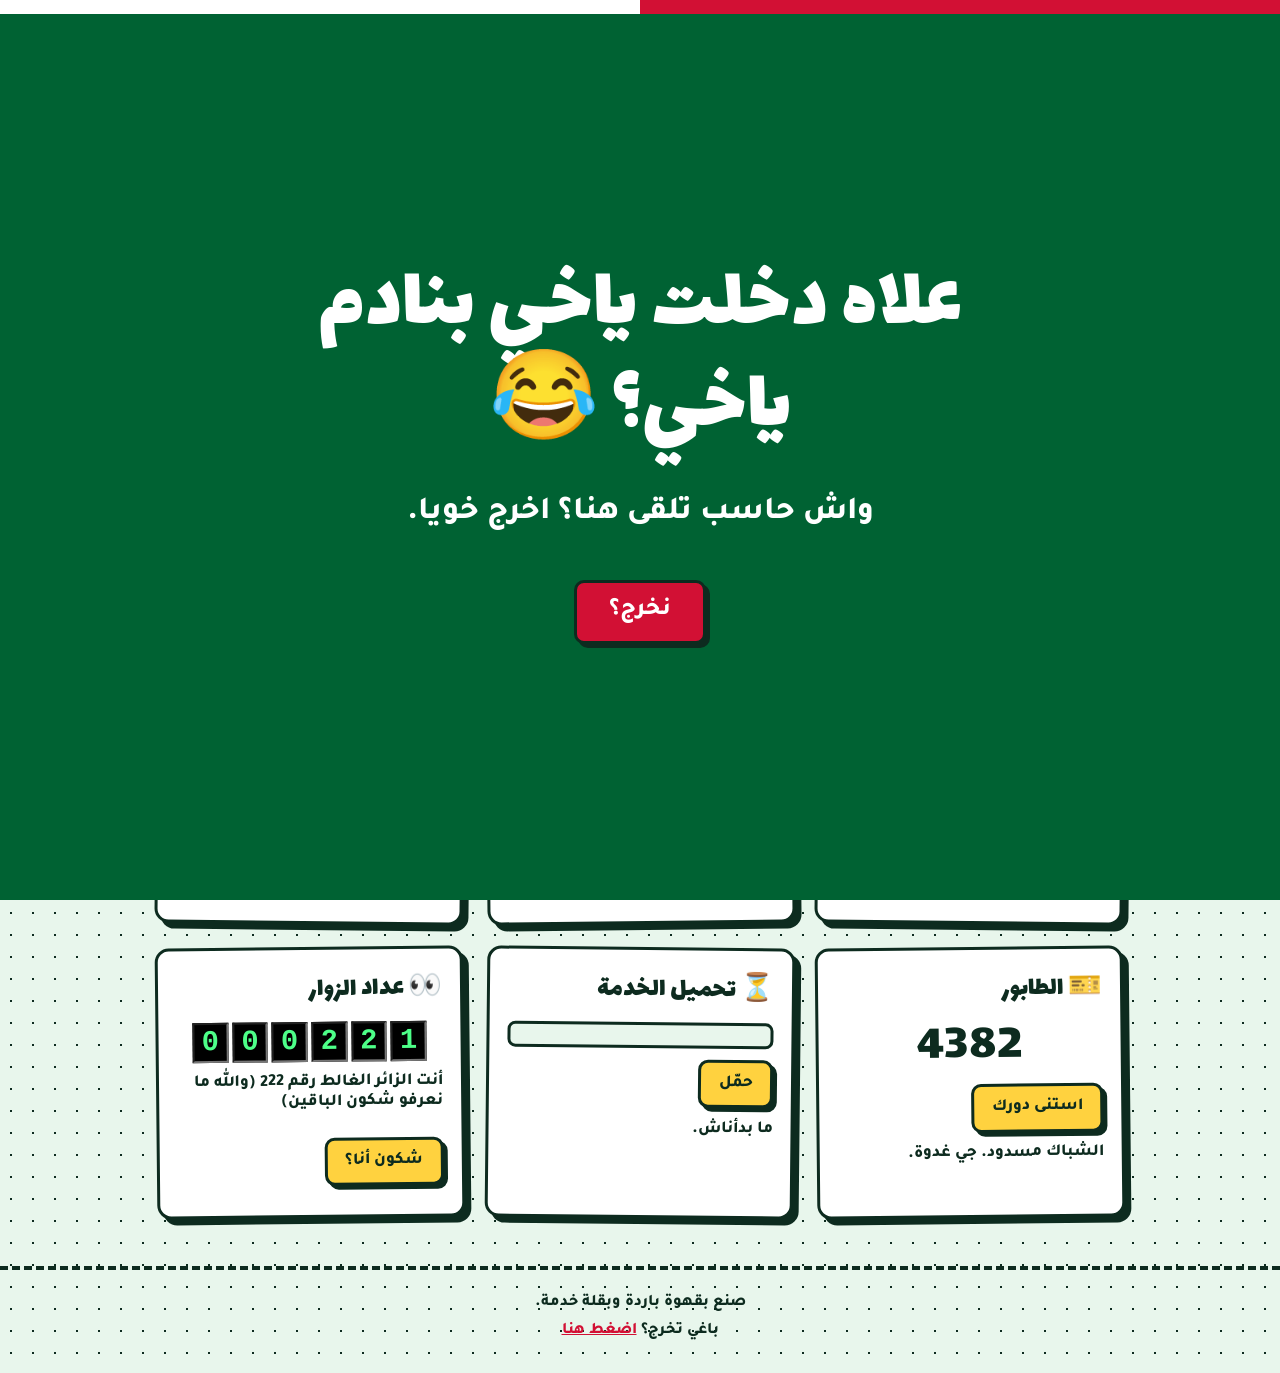
==== HICHAM.html @ d9526260 "Add files via upload" ====
<!DOCTYPE html>
<html lang="ar" dir="rtl">
<head>
<meta charset="utf-8">
<meta name="viewport" content="width=device-width, initial-scale=1, viewport-fit=cover">
<title>HICHAM</title>
<link rel="preconnect" href="https://fonts.googleapis.com">
<link href="https://fonts.googleapis.com/css2?family=Lalezar&family=Tajawal:wght@500;800&display=swap" rel="stylesheet">
<style>
:root{--paper:#e8f6ec;--ink:#0d2b1f;--red:#d21034;--green:#006233;--sun:#ffd23f;--card:#ffffff;--shadow:#0d2b1f;
box-sizing:border-box;padding-top:env(safe-area-inset-top,0px);padding-bottom:env(safe-area-inset-bottom,0px)}
@media (prefers-color-scheme:dark){:root:not([data-theme="light"]){--paper:#0b1a13;--ink:#eafaf0;--card:#13291d;--shadow:#000;--sun:#ffd23f}}
:root[data-theme="dark"]{--paper:#0b1a13;--ink:#eafaf0;--card:#13291d;--shadow:#000}
html{scroll-padding-top:env(safe-area-inset-top,0px)}
*{box-sizing:border-box}
body{margin:0;background:var(--paper);color:var(--ink);font-family:'Tajawal',Tahoma,Arial,sans-serif;font-weight:500;overflow-x:hidden;
background-image:radial-gradient(var(--ink) 1px,transparent 1px);background-size:22px 22px;background-position:0 0}
body::before{content:"";position:fixed;inset:0;background:var(--paper);opacity:.93;z-index:-1}
button{font-family:inherit;cursor:pointer;color:var(--ink)}
.btn{font-weight:800;font-size:1.05rem;padding:.7rem 1.1rem;background:var(--sun);border:3px solid var(--ink);border-radius:10px;box-shadow:4px 4px 0 var(--shadow);transition:transform .08s,box-shadow .08s}
.btn:active{transform:translate(4px,4px);box-shadow:0 0 0 var(--shadow)}
.btn.red{background:var(--red);color:#fff}
.btn:focus-visible{outline:3px dashed var(--red);outline-offset:3px}

/* intro */
#intro{position:fixed;inset:0;z-index:50;background:var(--green);color:#fff;display:flex;flex-direction:column;align-items:center;justify-content:center;text-align:center;padding:24px;overflow:hidden}
#intro h1{font-family:'Lalezar',Tahoma,sans-serif;font-weight:400;font-size:clamp(2.4rem,9vw,5.5rem);line-height:1.15;margin:0 0 .4em;max-width:16ch;animation:pop .5s cubic-bezier(.2,1.6,.4,1)}
#intro p{font-size:clamp(1.2rem,4vw,2rem);font-weight:800;margin:0 0 1.5em;animation:pop .5s .5s both cubic-bezier(.2,1.6,.4,1)}
#intro .btn{font-size:1.5rem;padding:.9rem 2rem;animation:pop .5s 1s both cubic-bezier(.2,1.6,.4,1)}
#intro .flag{position:absolute;top:0;inset-inline:0;height:14px;background:linear-gradient(90deg,#fff 50%,var(--red) 50%)}
#exitbtn.fly{position:fixed;z-index:60;transition:left .18s,top .18s}
#taunt{position:fixed;z-index:61;pointer-events:none;background:#fff;color:#0d2b1f;border:3px solid #0d2b1f;border-radius:12px;padding:.4rem .8rem;font-weight:800;opacity:0;transition:opacity .15s}
@keyframes pop{from{transform:scale(.3) rotate(-6deg);opacity:0}to{transform:none;opacity:1}}

/* ticker */
.ticker{background:var(--ink);color:var(--paper);overflow:hidden;white-space:nowrap;font-weight:800;padding:.45rem 0;border-bottom:4px solid var(--red)}
.ticker span{display:inline-block;padding-inline-start:100%;animation:tick 28s linear infinite}
@keyframes tick{to{transform:translateX(100%)}}

/* hero */
.hero{min-height:62vh;display:flex;flex-direction:column;align-items:center;justify-content:center;text-align:center;padding:2.5rem 1rem 1.5rem}
#name{font-family:'Lalezar',Impact,sans-serif;font-weight:400;font-size:clamp(4rem,23vw,13rem);letter-spacing:.02em;line-height:1;margin:0;cursor:pointer;user-select:none;direction:ltr;display:flex;gap:.02em;-webkit-tap-highlight-color:transparent}
#name span{display:inline-block;transition:transform .25s cubic-bezier(.2,1.8,.4,1),color .2s;text-shadow:5px 5px 0 var(--shadow)}
.sub{font-size:clamp(1.1rem,3.6vw,1.6rem);font-weight:800;max-width:24em;margin:.8rem auto 0;background:var(--sun);color:#0d2b1f;border:3px solid var(--ink);padding:.4rem 1rem;border-radius:10px;transform:rotate(-1.5deg);box-shadow:4px 4px 0 var(--shadow)}
.hint{margin-top:1.2rem;font-size:.95rem;opacity:.75}

/* grid */
main{max-width:1000px;margin:0 auto;padding:1rem 1rem 3rem;display:grid;grid-template-columns:repeat(auto-fit,minmax(260px,1fr));gap:1.4rem}
.card{background:var(--card);border:3px solid var(--ink);border-radius:14px;box-shadow:6px 6px 0 var(--shadow);padding:1.1rem;display:flex;flex-direction:column;gap:.7rem;align-items:flex-start;min-width:0}
.card:nth-child(odd){transform:rotate(.6deg)}.card:nth-child(even){transform:rotate(-.6deg)}
.card h2{font-family:'Lalezar',Tahoma,sans-serif;font-weight:400;font-size:1.7rem;margin:0}
.out{min-height:3.2em;font-weight:800;font-size:1.05rem;width:100%}
.bar{width:100%;height:26px;border:3px solid var(--ink);border-radius:8px;overflow:hidden;background:var(--paper)}
.bar i{display:block;height:100%;width:0;background:repeating-linear-gradient(45deg,var(--green) 0 10px,#1c8a54 10px 20px)}
.big{font-family:'Lalezar',Tahoma,sans-serif;font-size:3.2rem;line-height:1;direction:ltr;align-self:center}
.counter{display:flex;gap:4px;direction:ltr;align-self:center}
.counter b{background:#000;color:#4dff88;font-family:'Courier New',monospace;font-size:1.8rem;padding:.1rem .45rem;border:2px inset #777}
.blink{animation:bl 1s steps(2) infinite}@keyframes bl{50%{opacity:0}}
.cup{font-size:4rem;align-self:center;transition:transform .2s}

/* cookies, toast */
#cookie{position:fixed;inset-inline:12px;bottom:calc(12px + env(safe-area-inset-bottom,0px));z-index:40;background:var(--card);border:3px solid var(--ink);box-shadow:6px 6px 0 var(--shadow);border-radius:14px;padding:1rem;display:none;gap:.6rem;flex-direction:column;max-width:460px;margin-inline:auto}
#cookie p{margin:0;font-weight:800}#cookie div{display:flex;gap:.6rem;flex-wrap:wrap}
#toast{position:fixed;top:calc(14px + env(safe-area-inset-top,0px));left:50%;translate:-50% -200%;z-index:70;background:var(--red);color:#fff;font-weight:800;padding:.7rem 1.2rem;border:3px solid #0d2b1f;border-radius:12px;box-shadow:4px 4px 0 #0d2b1f;transition:translate .35s cubic-bezier(.2,1.6,.4,1);max-width:90vw;text-align:center}
#toast.on{translate:-50% 0}
.trail{position:fixed;pointer-events:none;z-index:30;font-size:1.6rem;animation:fall 1s forwards}
@keyframes fall{to{transform:translateY(60px) rotate(40deg);opacity:0}}
footer{text-align:center;padding:1.5rem 1rem 2rem;border-top:4px dashed var(--ink);font-weight:800}
footer a{color:var(--red);cursor:pointer;text-decoration:underline}
.shake{animation:sh .4s}@keyframes sh{20%{transform:translateX(-12px) rotate(-1deg)}40%{transform:translateX(12px) rotate(1deg)}60%{transform:translateX(-8px)}80%{transform:translateX(8px)}}
.spin{animation:sp 1s}@keyframes sp{to{transform:rotate(360deg)}}
@media (prefers-reduced-motion:reduce){*{animation-duration:.01s!important;transition-duration:.01s!important}.ticker span{animation:none;padding:0}}
</style>
</head>
<body>

<section id="intro" aria-live="polite">
  <div class="flag"></div>
  <h1>علاه دخلت ياخي بنادم ياخي؟ 😂</h1>
  <p>واش حاسب تلقى هنا؟ اخرج خويا.</p>
  <button class="btn red" id="exitbtn">نخرج؟</button>
</section>
<div id="taunt"></div>

<div class="ticker"><span>📢 تنبيه: هذا الموقع ما يفيد في والو ★ ما كاينش CV ولا Portfolio ★ الشباك مسدود ★ ربي يسهل ★ HICHAM يرحب بيك (بالغصب) ★ ما تقراش هذا الشريط ★ هذا الشريط راه يتحرك وحدو ★</span></div>

<header class="hero">
  <h1 id="name" aria-label="HICHAM" title="اضغط عليّ"></h1>
  <div class="sub">الموقع لي ما طلبتوهش، بصح دخلتلو 😂</div>
  <div class="hint" id="hint">اضغط على الاسم. جرب، ما تخافش.</div>
</header>

<main>
  <section class="card">
    <h2>🔴 ما تضغطش</h2>
    <button class="btn red" id="dont">ما تضغطش</button>
    <div class="out" id="dontOut">قلتلك ما تضغطش.</div>
  </section>

  <section class="card">
    <h2>🎱 عراف HICHAM</h2>
    <button class="btn" id="oracleBtn">اسأل (في بالك)</button>
    <div class="out" id="oracleOut">فكر في سؤال، وضغط.</div>
  </section>

  <section class="card">
    <h2>☕ ماكينة القهوة</h2>
    <div class="cup" id="cup">🫗</div>
    <button class="btn" id="coffee">حضر قهوة</button>
    <div class="out" id="coffeeOut">الكاس فارغ.</div>
  </section>

  <section class="card">
    <h2>🎫 الطابور</h2>
    <div class="big" id="queue">4382</div>
    <button class="btn" id="queueBtn">استنى دورك</button>
    <div class="out" id="queueOut">الشباك مسدود. جي غدوة.</div>
  </section>

  <section class="card">
    <h2>⏳ تحميل الخدمة</h2>
    <div class="bar"><i id="fill"></i></div>
    <button class="btn" id="load">حمّل</button>
    <div class="out" id="loadOut">ما بدأناش.</div>
  </section>

  <section class="card">
    <h2>👀 عداد الزوار</h2>
    <div class="counter" id="visitors"></div>
    <div class="out">أنت الزائر الغالط رقم <span id="vnum" class="blink">...</span> (والله ما نعرفو شكون الباقين)</div>
    <button class="btn" id="whoami">شكون أنا؟</button>
  </section>
</main>

<div id="cookie">
  <p>🍪 هذا الموقع يستعمل الكوكيز... وما نعرفش واش هي.</p>
  <div><button class="btn" data-ck>نقبل</button><button class="btn red" data-ck>نقبل (بالقوة)</button></div>
</div>
<div id="toast"></div>

<footer>
  <div>صنع بقهوة باردة وبقلة خدمة.</div>
  <div style="margin-top:.6rem">باغي تخرج؟ <a id="byeLink" tabindex="0">اضغط هنا</a></div>
</footer>

<script>
const $=s=>document.querySelector(s), pick=a=>a[Math.floor(Math.random()*a.length)];
const toast=(t)=>{const e=$('#toast');e.textContent=t;e.classList.add('on');clearTimeout(toast.t);toast.t=setTimeout(()=>e.classList.remove('on'),2600)};

/* ---------- intro: the exit button that never exits ---------- */
const taunts=["واه، روح حاول 😂","راك مصمم؟","ما عندكش خدمة؟","ياخي تحسبها بالساهل؟","ما كاينش خروج خويا","قريب... لا، غلطت","عييت عليك والله","ما تخافش، حتى أنا ما نعرفش وين الباب","ضرك نعيط عليك لماما","هذا الزر راه يخدعك"];
const labels=["نخرج؟","واه روح حاول","نجرب مرة أخرى؟","نخرج بالقوة؟","خلاص خرجني!","خروج...؟"];
const btn=$('#exitbtn'), taunt=$('#taunt'); let escapes=0, given=false;
function flee(e){
  if(given) return;
  e&&e.preventDefault&&e.preventDefault();
  escapes++;
  if(escapes>=9){given=true;btn.textContent="خلاص عييت. دخل 😮‍💨";btn.style.background="var(--sun)";btn.style.color="#0d2b1f";say("ربحت. مبروك، ما ربحت والو.",btn);return}
  btn.classList.add('fly');
  const w=btn.offsetWidth,h=btn.offsetHeight,x=Math.random()*(innerWidth-w-20)+10,y=Math.random()*(innerHeight-h-80)+40;
  btn.style.left=x+'px';btn.style.top=y+'px';
  btn.textContent=pick(labels);
  say(pick(taunts),btn);
}
function say(t,el){const r=el.getBoundingClientRect();taunt.textContent=t;taunt.style.opacity=1;
  taunt.style.left=Math.max(8,Math.min(innerWidth-taunt.offsetWidth-8,r.left))+'px';
  taunt.style.top=Math.max(8,r.top-taunt.offsetHeight-10)+'px';clearTimeout(say.t);say.t=setTimeout(()=>taunt.style.opacity=0,1400)}
btn.addEventListener('pointerenter',e=>{if(e.pointerType==='mouse')flee(e)});
btn.addEventListener('pointerdown',e=>{if(!given)flee(e)});
btn.addEventListener('click',e=>{if(!given){flee(e);return}
  $('#intro').style.display='none';taunt.style.opacity=0;btn.style.display='none';toast("مرحبا بيك... بالغصب 🙃")});
btn.addEventListener('keydown',e=>{if(e.key==='Enter'&&!given){e.preventDefault();flee()}});

/* ---------- name ---------- */
const nm=$('#name'),cols=['var(--red)','var(--green)','var(--sun)','var(--ink)'];
"HICHAM".split('').forEach(c=>{const s=document.createElement('span');s.textContent=c;nm.appendChild(s)});
let nameClicks=0;
const nameMsgs=["شكون قالك تضغط؟","الحروف تعبو","HICHAM ما يحبش هكا","أنا ماشي زر ياخي!","زيد، ما كاينش مشكل","الموقع غضبان درك","الحروف راهي تشطح 💃","واش راك تحوس تخرج HICHAM؟"];
nm.addEventListener('click',()=>{
  nameClicks++;
  nm.querySelectorAll('span').forEach((s,i)=>{s.style.transform=`translateY(${(Math.random()*-60)}px) rotate(${(Math.random()*50-25)}deg) scale(${1+Math.random()*.3})`;s.style.color=pick(cols);setTimeout(()=>s.style.transform='',500+i*60)});
  $('#hint').textContent=pick(nameMsgs)+` (${nameClicks})`;
  if(nameClicks===10){toast("🏆 إنجاز: ضغطت 10 مرات. ما عندك خدمة؟");rain("🎉")}
  if(nameClicks===30){toast("🏆 إنجاز: 30! سير شوف طبيب 🚑");document.body.classList.add('spin');setTimeout(()=>document.body.classList.remove('spin'),1000)}
});

/* ---------- emoji rain ---------- */
function rain(e){for(let i=0;i<30;i++){const d=document.createElement('div');d.className='trail';d.textContent=e;d.style.left=Math.random()*100+'vw';d.style.top=Math.random()*60+'vh';document.body.appendChild(d);setTimeout(()=>d.remove(),1000)}}

/* ---------- don't press ---------- */
let dp=0;const dontMsgs=["قلتلك ما تضغطش خو.","آه نتا من هاذ النوع.","خلاص فهمنا شخصيتك.","ما تعييش؟","شفتك. وشفتني.","كل ضغطة تنقص من عمرك 3 ثواني. مزح.","مبروك: ما صرا والو.","آخر مرة والله... كذبت."];
$('#dont').addEventListener('click',()=>{dp++;$('#dontOut').textContent=dontMsgs[(dp-1)%dontMsgs.length]+` [${dp}]`;
  const fx=dp%4;if(fx===1)document.body.classList.add('shake');if(fx===2)rain("🌶️");if(fx===3)rain("🥖");if(fx===0)rain("🤡");
  setTimeout(()=>document.body.classList.remove('shake'),400)});

/* ---------- oracle ---------- */
const ans=["ربي يسهل.","قولها لخالتك.","عاود غدوة.","بالتأكيد... لا.","نص نص.","روح تنعس.","إن شاء الله، وإن شاء الله ما يكونش.","سقسي الجارة، هي تعرف كلش.","ضرك. ولا الصيف الجاي. ما نعرفش."];
$('#oracleBtn').addEventListener('click',()=>{$('#oracleOut').textContent="🔮 ...";setTimeout(()=>$('#oracleOut').textContent="🔮 "+pick(ans),500)});

/* ---------- coffee ---------- */
let cf=0;const cups=["🫗","☕","☕☕","🫖","💨"];const cfMsgs=["كاينة القهوة... ما كاينش السكر","زدنا الما. ما كاينش القهوة","واش، حليب؟ لا.","القهوة جاهزة، بصح باردة","الماكينة طفات... كيما كلش","تفضل: كاس فارغ"];
$('#coffee').addEventListener('click',()=>{cf++;$('#cup').textContent=cups[cf%cups.length];$('#coffeeOut').textContent=pick(cfMsgs)});

/* ---------- queue ---------- */
let q=4382;
$('#queueBtn').addEventListener('click',()=>{const d=Math.random()<.4?Math.floor(Math.random()*400)+50:-Math.floor(Math.random()*5);q=Math.max(1,q+d);$('#queue').textContent=q;
  $('#queueOut').textContent=d>0?"واحد دخل بالمعريفة، رجعت وراء 😡":pick(["الشباك مسدود. جي غدوة.","الموظف راح يشرب قهوة.","ناقصتك ورقة (ما نقولكش أي ورقة).","نص ساعة وراجعين (ما رجعوش)."])});

/* ---------- fake loading ---------- */
let busy=false;
$('#load').addEventListener('click',()=>{if(busy)return;busy=true;let p=0;const f=$('#fill'),o=$('#loadOut');
  const iv=setInterval(()=>{p+=Math.random()*7+2;if(p>=99){p=99;clearInterval(iv);o.textContent="99% ... الشبكة طاحت 📉";setTimeout(()=>{f.style.width='0';o.textContent="رجعنا لـ0%. هاذي هي الحياة.";busy=false},2200)}else o.textContent=Math.floor(p)+"% ... "+pick(["شوية صبر","راه يخدم (ولا يستهبل)","ربي يعاون","نشعلو الراوتر"]);f.style.width=p+'%'},180)});

/* ---------- visitors ---------- */
const vn=Math.floor(Math.random()*900)+42;$('#visitors').innerHTML=String(vn).padStart(6,'0').split('').map(d=>`<b>${d}</b>`).join('');
$('#vnum').textContent=vn+1;
const who=["واحد دخل بالغلط.","ضحية رابط الـBio.","واحد فضولي بزاف.","ما نعرفش، خير تسقسي ماما."];
$('#whoami').addEventListener('click',()=>toast(pick(who)));

/* ---------- misc ---------- */
setTimeout(()=>{$('#cookie').style.display='flex'},9000);
document.querySelectorAll('[data-ck]').forEach(b=>b.addEventListener('click',()=>{$('#cookie').style.display='none';toast("شكرا. ما فهمناش والو، بصح شكرا 🍪")}));
const bye=()=>toast(pick(["ما كاينش خروج 🚪❌","الباب مسدود من لداخل","روح، بصح راك تعاود تجي."]));
$('#byeLink').addEventListener('click',bye);$('#byeLink').addEventListener('keydown',e=>{if(e.key==='Enter')bye()});
const T=document.title;document.addEventListener('visibilitychange',()=>{document.title=document.hidden?pick(["وين راك رايح؟ 😢","رجع! HICHAM يبكي","خليتني وحدي 😭"]):T});
let last=0;addEventListener('pointermove',e=>{const n=Date.now();if(n-last<90||e.pointerType==='touch')return;last=n;const d=document.createElement('div');d.className='trail';d.textContent=pick(["🥖","🍋","✨","🫒","☕"]);d.style.left=e.clientX+'px';d.style.top=e.clientY+'px';document.body.appendChild(d);setTimeout(()=>d.remove(),1000)});
</script>
</body>
</html>
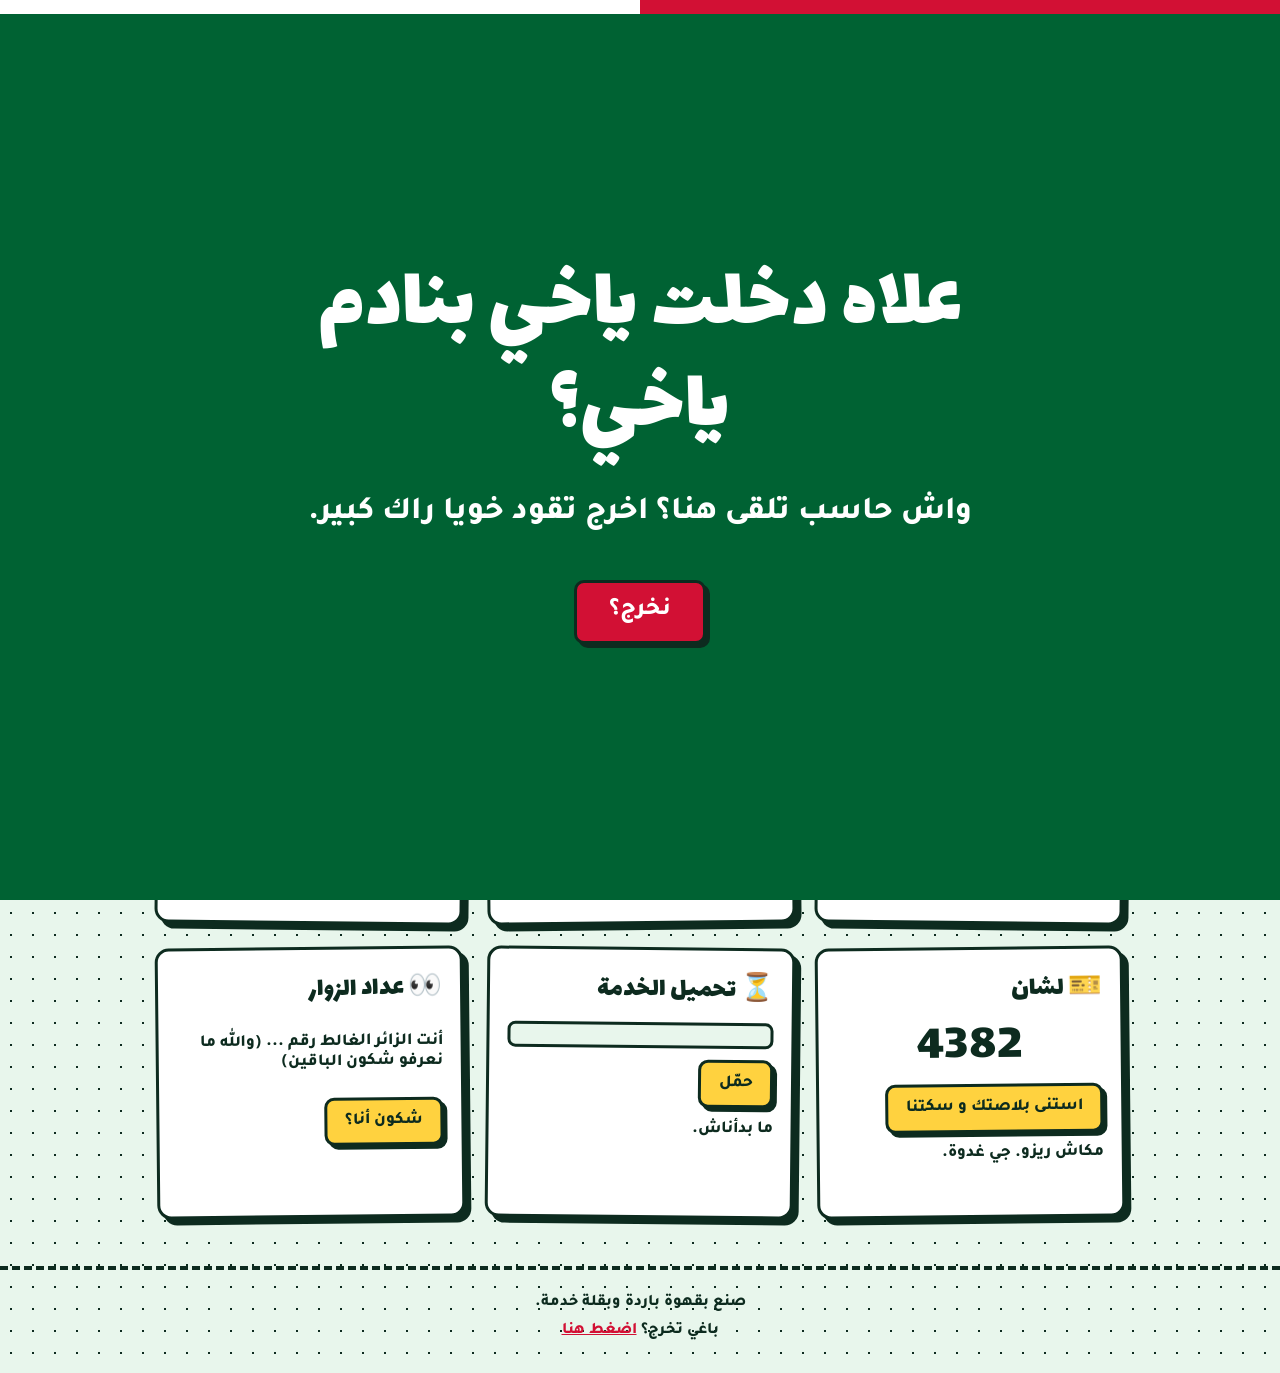
==== commit bc66c47b: "Add files via upload" ====
--- a/HICHAM.html
+++ b/HICHAM.html
@@ -76,8 +76,8 @@
 
 <section id="intro" aria-live="polite">
   <div class="flag"></div>
-  <h1>علاه دخلت ياخي بنادم ياخي؟ 😂</h1>
-  <p>واش حاسب تلقى هنا؟ اخرج خويا.</p>
+  <h1>علاه دخلت ياخي بنادم ياخي؟ </h1>
+  <p>واش حاسب تلقى هنا؟ اخرج تقود خويا راك كبير.</p>
   <button class="btn red" id="exitbtn">نخرج؟</button>
 </section>
 <div id="taunt"></div>
@@ -94,27 +94,27 @@
   <section class="card">
     <h2>🔴 ما تضغطش</h2>
     <button class="btn red" id="dont">ما تضغطش</button>
-    <div class="out" id="dontOut">قلتلك ما تضغطش.</div>
-  </section>
-
-  <section class="card">
-    <h2>🎱 عراف HICHAM</h2>
+    <div class="out" id="dontOut">قلتلك ما تضغطش. يانقش</div>
+  </section>
+
+  <section class="card">
+    <h2>🎱 سقسي  HICHAM</h2>
     <button class="btn" id="oracleBtn">اسأل (في بالك)</button>
     <div class="out" id="oracleOut">فكر في سؤال، وضغط.</div>
   </section>
 
   <section class="card">
-    <h2>☕ ماكينة القهوة</h2>
+    <h2>☕  قهوة مختار</h2>
     <div class="cup" id="cup">🫗</div>
     <button class="btn" id="coffee">حضر قهوة</button>
-    <div class="out" id="coffeeOut">الكاس فارغ.</div>
-  </section>
-
-  <section class="card">
-    <h2>🎫 الطابور</h2>
+    <div class="out" id="coffeeOut"> كاين ما تاع ستيرنا برك امشي بعيد.</div>
+  </section>
+
+  <section class="card">
+    <h2>🎫 لشان</h2>
     <div class="big" id="queue">4382</div>
-    <button class="btn" id="queueBtn">استنى دورك</button>
-    <div class="out" id="queueOut">الشباك مسدود. جي غدوة.</div>
+    <button class="btn" id="queueBtn">استنى بلاصتك و سكتنا</button>
+    <div class="out" id="queueOut"> مكاش ريزو. جي غدوة.</div>
   </section>
 
   <section class="card">
@@ -148,8 +148,8 @@
 const toast=(t)=>{const e=$('#toast');e.textContent=t;e.classList.add('on');clearTimeout(toast.t);toast.t=setTimeout(()=>e.classList.remove('on'),2600)};
 
 /* ---------- intro: the exit button that never exits ---------- */
-const taunts=["واه، روح حاول 😂","راك مصمم؟","ما عندكش خدمة؟","ياخي تحسبها بالساهل؟","ما كاينش خروج خويا","قريب... لا، غلطت","عييت عليك والله","ما تخافش، حتى أنا ما نعرفش وين الباب","ضرك نعيط عليك لماما","هذا الزر راه يخدعك"];
-const labels=["نخرج؟","واه روح حاول","نجرب مرة أخرى؟","نخرج بالقوة؟","خلاص خرجني!","خروج...؟"];
+const taunts=["واه، روح حاول 😂","راك مصمم؟","ما عندكش خدمة؟","ياخي تحسبها بالساهل؟","ما كاينش خروج خويا","قريب... لا، غلطت","عييت عليك والله","ما تخافش، حتى أنا ما نعرفش وين الباب",ا","هذا الزر راه يخدعك"];
+const labels=["نخرج؟","واه روح حاول","نجرب مرة أخرى؟","اخرج قود؟","خلاص خرجني!","خروج...؟"];
 const btn=$('#exitbtn'), taunt=$('#taunt'); let escapes=0, given=false;
 function flee(e){
   if(given) return;
@@ -214,15 +214,15 @@
 /* ---------- visitors ---------- */
 const vn=Math.floor(Math.random()*900)+42;$('#visitors').innerHTML=String(vn).padStart(6,'0').split('').map(d=>`<b>${d}</b>`).join('');
 $('#vnum').textContent=vn+1;
-const who=["واحد دخل بالغلط.","ضحية رابط الـBio.","واحد فضولي بزاف.","ما نعرفش، خير تسقسي ماما."];
+const who=["واحد دخل بالغلط.","ضحية رابط الـBio.","واحد كلاتو اني نهدر عليك.","ما نعرفش، خير تسقسي ختك."];
 $('#whoami').addEventListener('click',()=>toast(pick(who)));
 
 /* ---------- misc ---------- */
 setTimeout(()=>{$('#cookie').style.display='flex'},9000);
 document.querySelectorAll('[data-ck]').forEach(b=>b.addEventListener('click',()=>{$('#cookie').style.display='none';toast("شكرا. ما فهمناش والو، بصح شكرا 🍪")}));
-const bye=()=>toast(pick(["ما كاينش خروج 🚪❌","الباب مسدود من لداخل","روح، بصح راك تعاود تجي."]));
+const bye=()=>toast(pick(["اخرج قود    🚪❌","الباب مسدود من لداخل","روح، بصح راك تعاود تجي."]));
 $('#byeLink').addEventListener('click',bye);$('#byeLink').addEventListener('keydown',e=>{if(e.key==='Enter')bye()});
-const T=document.title;document.addEventListener('visibilitychange',()=>{document.title=document.hidden?pick(["وين راك رايح؟ 😢","رجع! HICHAM يبكي","خليتني وحدي 😭"]):T});
+const T=document.title;document.addEventListener('visibilitychange',()=>{document.title=document.hidden?pick(["وين راك رايح؟ 😢","نقش!  ","خليتني وحدي 😭"]):T});
 let last=0;addEventListener('pointermove',e=>{const n=Date.now();if(n-last<90||e.pointerType==='touch')return;last=n;const d=document.createElement('div');d.className='trail';d.textContent=pick(["🥖","🍋","✨","🫒","☕"]);d.style.left=e.clientX+'px';d.style.top=e.clientY+'px';document.body.appendChild(d);setTimeout(()=>d.remove(),1000)});
 </script>
 </body>
